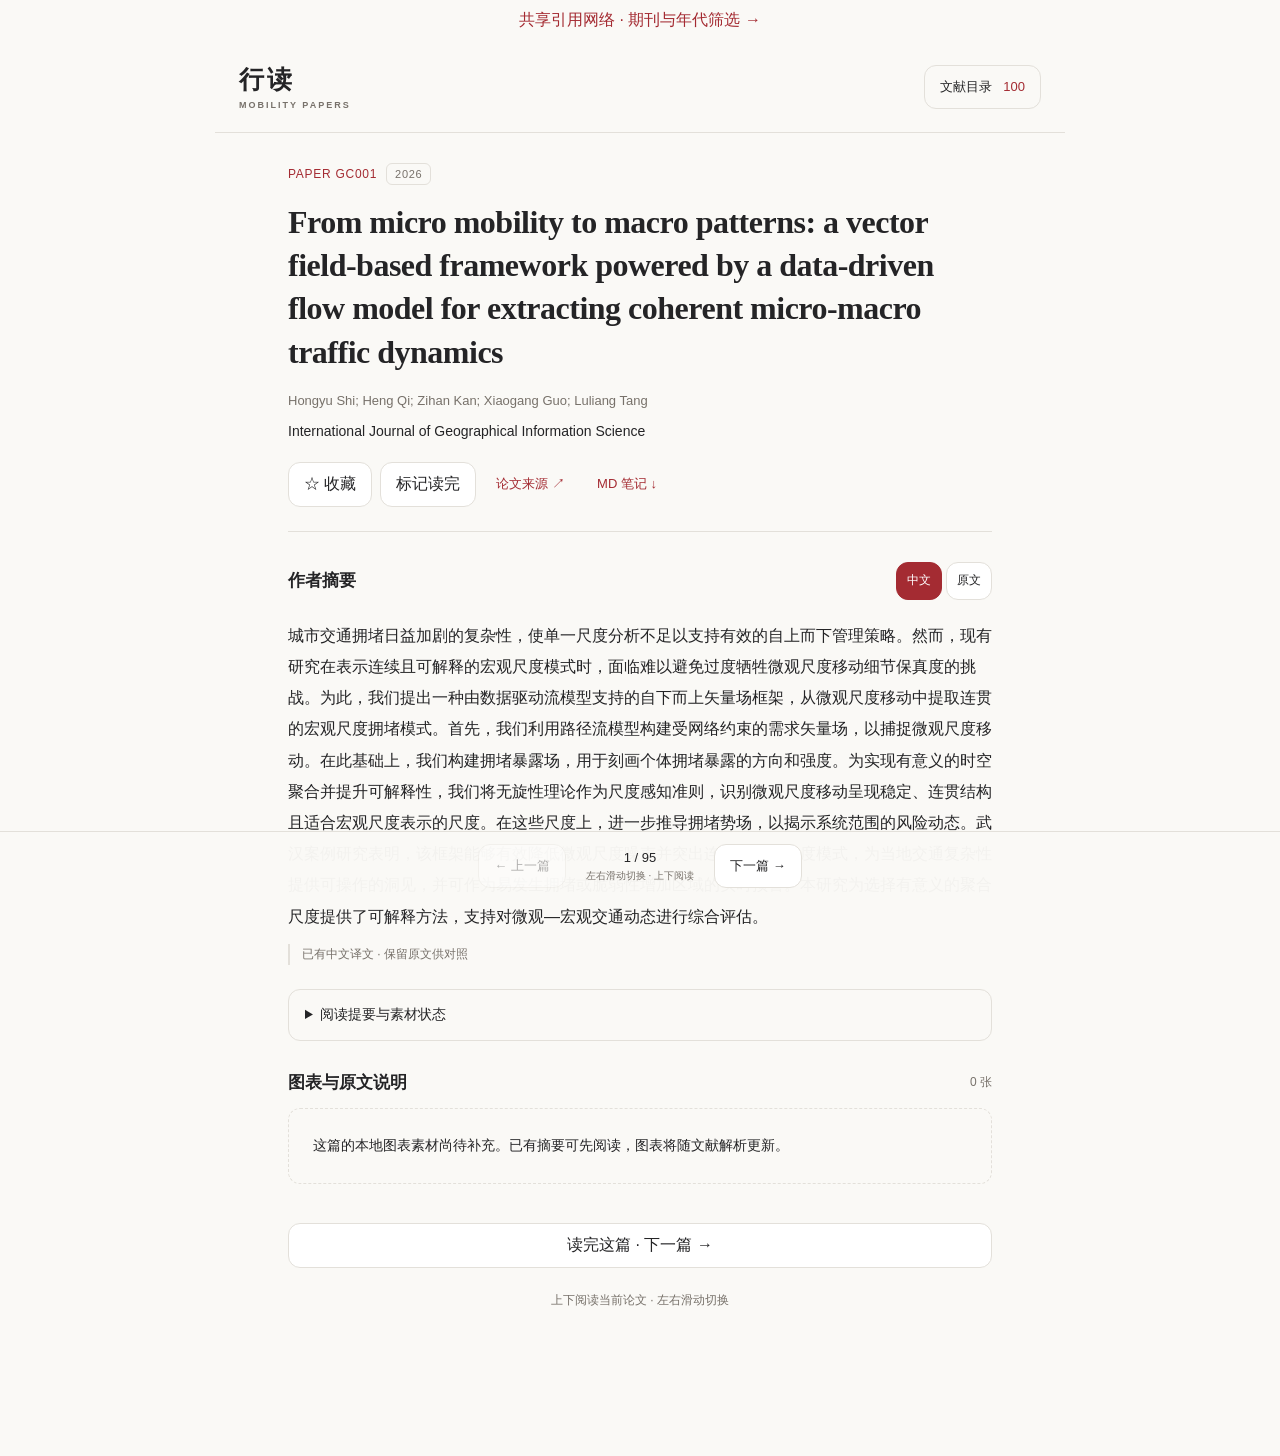
==== index.html @ 79bc70e3 "Publish mobile literature reader and source-traceable citation network" ====
<!doctype html>
<html lang="zh-CN"><head><meta charset="utf-8"><meta name="viewport" content="width=device-width,initial-scale=1,viewport-fit=cover"><meta name="theme-color" content="#a42b32"><meta name="robots" content="noindex,nofollow"><title>行读 · 人类移动文献</title><link rel="stylesheet" href="style.css"></head>
<body>
<p style="text-align:center;margin:10px"><a href="network.html">共享引用网络 · 期刊与年代筛选 →</a></p>
<header class="top"><a class="brand" href="#" aria-label="行读首页">行读<span>MOBILITY PAPERS</span></a><button id="libraryBtn" class="quiet" aria-expanded="false" aria-controls="library">文献目录 <span id="total">—</span></button></header>
<section id="library" hidden aria-label="文献目录"><div class="libhead"><h2>你的移动研究书架</h2><button id="closeLibrary" aria-label="关闭目录">关闭</button></div><input id="search" type="search" placeholder="搜索题名、作者、期刊或关键词" aria-label="搜索文献"><div class="filters"><select id="journal" aria-label="按期刊筛选"><option value="">全部期刊</option></select><select id="scope" aria-label="按阅读状态筛选"><option value="abstract">有作者摘要</option><option value="all">全部文献</option><option value="saved">我的收藏</option><option value="unread">尚未读完</option><option value="figures">附有图表</option></select></div><p id="coverage" class="muted"></p><div id="list"></div><button id="exportProgress" class="quiet">导出阅读进度</button><a class="quiet" href="obsidian-notes.zip" download>下载 Obsidian 笔记包</a></section>
<main id="reader" aria-live="polite"><p class="loading">正在打开书架…</p></main>
<footer class="nav"><button id="prev" aria-label="上一篇论文">← 上一篇</button><div><span id="position">—</span><small>左右滑动切换 · 上下阅读</small></div><button id="next" aria-label="下一篇论文">下一篇 →</button></footer>
<div id="toast" role="status"></div>
<dialog id="lightbox"><button id="closeImage" aria-label="关闭大图">关闭大图 ×</button><img id="largeImage" alt="论文图表放大查看"><p id="largeCaption"></p></dialog>
<script src="app.js" defer></script></body></html>
---- style.css ----
:root{--ink:#242426;--red:#a42b32;--paper:#faf9f6;--line:#e3e0da;--muted:#77716a}*{box-sizing:border-box}html{background:var(--paper);color:var(--ink);font-family:-apple-system,BlinkMacSystemFont,"Segoe UI","PingFang SC","Microsoft YaHei",sans-serif}body{margin:0}button,input,select{font:inherit}button,a,input,select{-webkit-tap-highlight-color:transparent}button{cursor:pointer;border:1px solid var(--line);background:white;border-radius:12px;padding:11px 15px;color:var(--ink);min-height:44px}button:hover{border-color:var(--red)}button:focus-visible,a:focus-visible,input:focus-visible,select:focus-visible{outline:3px solid #b66569;outline-offset:3px}button:disabled{opacity:.35;cursor:default}a{color:var(--red);text-decoration:none}a:hover{text-decoration:underline}.top{max-width:850px;margin:auto;padding:22px 24px;display:flex;align-items:center;justify-content:space-between;border-bottom:1px solid var(--line);gap:16px}.brand{font-size:25px;font-weight:800;letter-spacing:3px;color:var(--ink)}.brand span{display:block;font-size:9px;letter-spacing:2px;color:var(--muted);margin-top:4px}.quiet{font-size:13px;background:transparent}.quiet span{color:var(--red);margin-left:8px}main{max-width:760px;margin:auto;padding:30px 28px 135px;touch-action:pan-y}.eyebrow{display:flex;flex-wrap:wrap;gap:9px;align-items:center;font-size:12px;letter-spacing:.06em;color:var(--red);margin-bottom:16px}.tag{border:1px solid var(--line);padding:4px 8px;border-radius:6px;color:var(--muted);font-size:11px}h1{font-family:Georgia,"Noto Serif SC",serif;font-size:32px;line-height:1.35;letter-spacing:-.5px;margin:0 0 16px;overflow-wrap:anywhere}.authors{font-size:13px;color:var(--muted);line-height:1.7;margin:0 0 9px}.journal{font-size:14px;line-height:1.5;margin-bottom:20px}.actions{display:flex;gap:8px;flex-wrap:wrap;padding-bottom:24px;border-bottom:1px solid var(--line)}.actions a{padding:11px 12px;font-size:13px;display:inline-flex;align-items:center}.selected{background:var(--red);color:white;border-color:var(--red)}section.block{margin-top:30px}.sectiontop{display:flex;justify-content:space-between;align-items:center;gap:12px}.sectiontop h2{font-size:17px;margin:0}.lang{display:flex;gap:4px}.lang button{padding:6px 10px;font-size:12px;min-height:38px}.abstract{font-size:16px;line-height:1.95;white-space:pre-line;overflow-wrap:anywhere;margin:20px 0 12px}.source,.muted{font-size:12px;color:var(--muted);line-height:1.8;overflow-wrap:anywhere}.source{border-left:2px solid var(--line);padding-left:12px}details{border:1px solid var(--line);border-radius:12px;padding:16px;margin-top:24px}summary{cursor:pointer;font-size:14px}details p{font-size:14px;line-height:1.85}figure{margin:22px 0 30px;padding-bottom:22px;border-bottom:1px solid var(--line)}.figurebtn{padding:0;width:100%;border-radius:8px;overflow:hidden;display:block;background:white}.figurebtn img{display:block;width:100%;height:auto;object-fit:contain}figcaption{font-size:13px;line-height:1.85;margin-top:13px;overflow-wrap:anywhere}.figmeta{font-size:11px;color:var(--muted);display:block;margin-top:8px}.empty{padding:24px;border:1px dashed var(--line);font-size:14px;line-height:1.8;border-radius:12px}.nav{position:fixed;bottom:0;left:0;right:0;background:rgba(250,249,246,.97);border-top:1px solid var(--line);padding:12px max(14px,env(safe-area-inset-right)) calc(12px + env(safe-area-inset-bottom)) max(14px,env(safe-area-inset-left));display:flex;justify-content:center;align-items:center;gap:20px;z-index:5}.nav button{font-size:13px;white-space:nowrap}.nav div{text-align:center;min-width:90px;font-size:13px}.nav small{display:block;font-size:10px;color:var(--muted);margin-top:4px}#library{max-width:850px;margin:auto;padding:24px 24px 130px}#library[hidden]{display:none}.libhead{display:flex;justify-content:space-between;align-items:center}.libhead h2{font-size:20px}#search{width:100%;padding:14px;border:1px solid var(--line);border-radius:12px;background:white;margin:15px 0}.filters{display:flex;gap:8px}.filters select{min-width:0;width:50%;border:1px solid var(--line);padding:12px;border-radius:10px;background:white;font-size:13px}.item{display:block;width:100%;text-align:left;margin:10px 0;padding:18px}.item strong{font-size:15px;line-height:1.6;display:block}.item small{display:block;font-size:11px;line-height:1.7;margin-top:7px;color:var(--muted)}#toast{position:fixed;bottom:100px;left:50%;transform:translateX(-50%);background:var(--ink);color:white;padding:10px 18px;border-radius:30px;opacity:0;pointer-events:none;transition:opacity .2s;z-index:10;font-size:13px;white-space:nowrap}#toast.show{opacity:1}dialog{width:min(96vw,1300px);max-height:94vh;overflow:auto;border:0;border-radius:14px;padding:16px}dialog::backdrop{background:#000b}dialog img{width:100%;height:auto;margin-top:15px}dialog p{font-size:13px;line-height:1.7}.loading{text-align:center;padding:80px 0;color:var(--muted)}.bottomread{width:100%;margin-top:25px}.endnote{text-align:center;font-size:12px;color:var(--muted);margin-top:24px}@media(max-width:520px){.top{padding:17px 18px}.brand{font-size:23px}main{padding:25px 20px 130px}h1{font-size:27px}.abstract{font-size:16px;line-height:1.95}.nav{gap:9px}.nav button{padding:10px 12px}.nav small{font-size:9px}.nav div{min-width:80px}#library{padding:18px 18px 120px}}@media(prefers-reduced-motion:reduce){*{scroll-behavior:auto!important;transition:none!important}}
[hidden]{display:none!important}
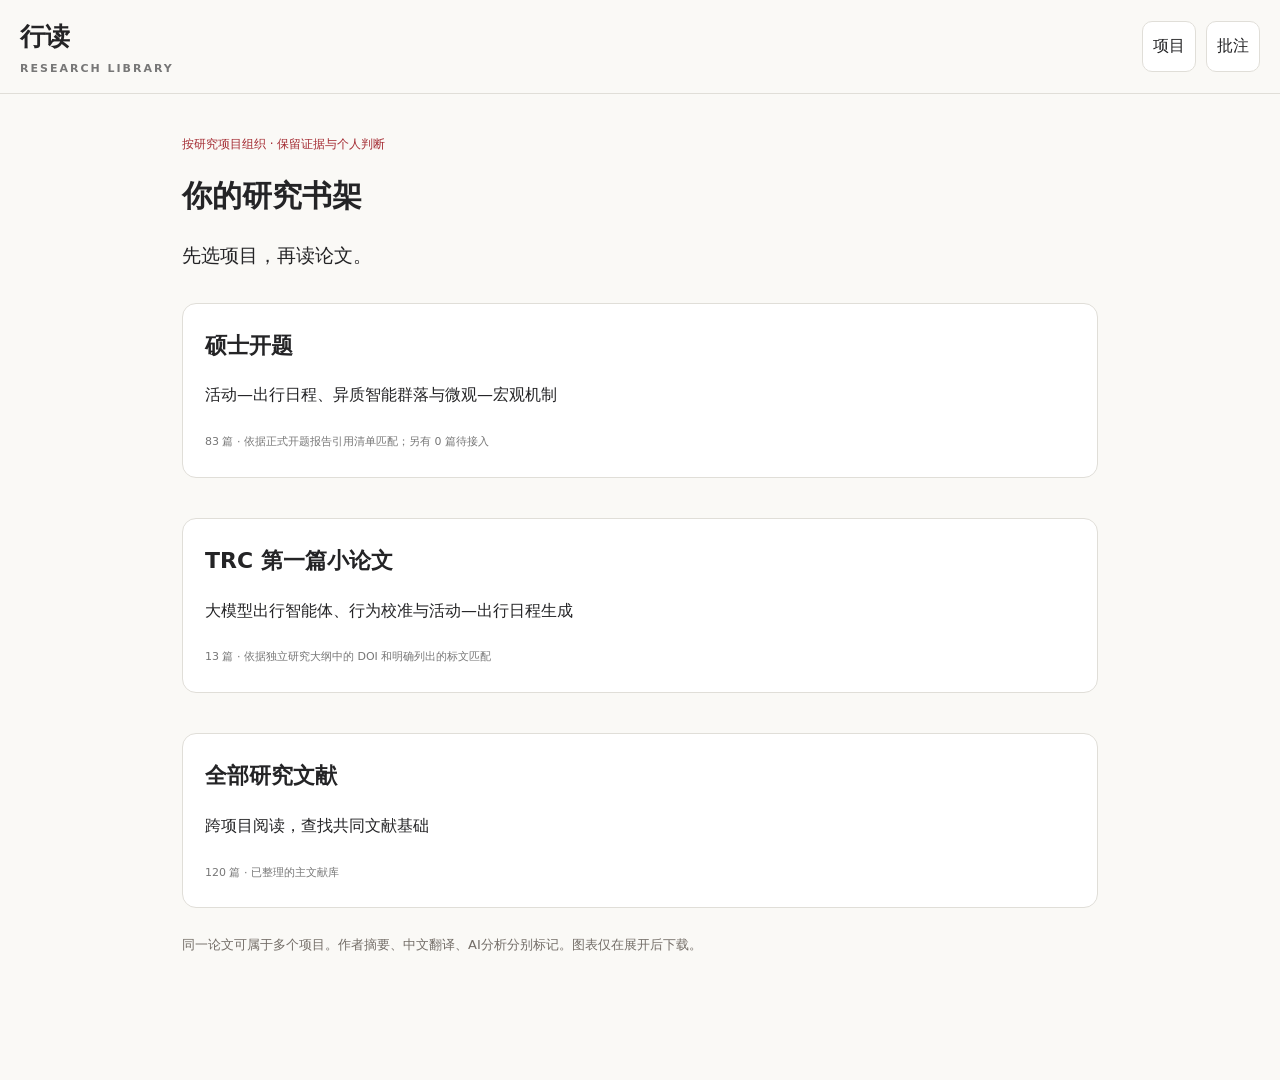
==== commit 859badae: "Add project workbench, bilingual abstracts, force graph and private annotations" ====
--- a/index.html
+++ b/index.html
@@ -1,11 +1,7 @@
-<!doctype html>
-<html lang="zh-CN"><head><meta charset="utf-8"><meta name="viewport" content="width=device-width,initial-scale=1,viewport-fit=cover"><meta name="theme-color" content="#a42b32"><meta name="robots" content="noindex,nofollow"><title>行读 · 人类移动文献</title><link rel="stylesheet" href="style.css"></head>
-<body>
-<p style="text-align:center;margin:10px"><a href="network.html">共享引用网络 · 期刊与年代筛选 →</a></p>
-<header class="top"><a class="brand" href="#" aria-label="行读首页">行读<span>MOBILITY PAPERS</span></a><button id="libraryBtn" class="quiet" aria-expanded="false" aria-controls="library">文献目录 <span id="total">—</span></button></header>
-<section id="library" hidden aria-label="文献目录"><div class="libhead"><h2>你的移动研究书架</h2><button id="closeLibrary" aria-label="关闭目录">关闭</button></div><input id="search" type="search" placeholder="搜索题名、作者、期刊或关键词" aria-label="搜索文献"><div class="filters"><select id="journal" aria-label="按期刊筛选"><option value="">全部期刊</option></select><select id="scope" aria-label="按阅读状态筛选"><option value="abstract">有作者摘要</option><option value="all">全部文献</option><option value="saved">我的收藏</option><option value="unread">尚未读完</option><option value="figures">附有图表</option></select></div><p id="coverage" class="muted"></p><div id="list"></div><button id="exportProgress" class="quiet">导出阅读进度</button><a class="quiet" href="obsidian-notes.zip" download>下载 Obsidian 笔记包</a></section>
-<main id="reader" aria-live="polite"><p class="loading">正在打开书架…</p></main>
-<footer class="nav"><button id="prev" aria-label="上一篇论文">← 上一篇</button><div><span id="position">—</span><small>左右滑动切换 · 上下阅读</small></div><button id="next" aria-label="下一篇论文">下一篇 →</button></footer>
-<div id="toast" role="status"></div>
-<dialog id="lightbox"><button id="closeImage" aria-label="关闭大图">关闭大图 ×</button><img id="largeImage" alt="论文图表放大查看"><p id="largeCaption"></p></dialog>
-<script src="app.js" defer></script></body></html>
+<!doctype html><html lang="zh-CN"><head><meta charset="utf-8"><meta name="viewport" content="width=device-width,initial-scale=1,viewport-fit=cover"><meta name="theme-color" content="#a42b32"><title>行读 · 研究文献工作台</title><link rel="stylesheet" href="workbench.css"></head><body>
+<header><a href="index.html" class="brand">行读 <small>RESEARCH LIBRARY</small></a><button id="home">项目</button><button id="notes">批注</button></header>
+<main id="app"><p>正在载入项目书架…</p></main><nav id="pager" hidden><button id="prev">← 上一篇</button><span id="position"></span><button id="next">下一篇 →</button></nav>
+<dialog id="annotate"><form method="dialog"><h2>阅读批注</h2><p id="anchor"></p><label>你的判断与补充<textarea id="comment" required rows="5" maxlength="10000"></textarea></label><p class="muted">仅保存在此浏览器；可导出备份，不会上传到公开网站。</p><button value="cancel" formnovalidate>取消</button><button id="saveNote" value="save">保存批注</button></form></dialog>
+<dialog id="image"><button id="closeImage">关闭大图</button><img id="large" alt="论文图表"><p id="caption"></p></dialog>
+<button id="quote" hidden>批注所选文字</button><div id="status" role="status"></div><input id="import" type="file" accept="application/json" hidden>
+<script src="workbench.js" defer></script><script src="sync-client.js" defer></script></body></html>
--- a/workbench.css
+++ b/workbench.css
@@ -0,0 +1 @@
+:root{--red:#a42b32;--ink:#242426;--paper:#faf9f6;--line:#e0ded8}*{box-sizing:border-box}body{margin:0;background:var(--paper);color:var(--ink);font:16px/1.8 system-ui,'Microsoft YaHei',sans-serif}header{position:sticky;top:0;background:#faf9f6f5;border-bottom:1px solid var(--line);display:flex;align-items:center;gap:10px;padding:14px 20px;z-index:5}.brand{font-size:25px;font-weight:800;margin-right:auto;color:var(--ink)}small{font-size:11px;color:#777}.brand small{display:block;letter-spacing:2px}a{color:var(--red);text-decoration:none}button,select,input,textarea{font:inherit;max-width:100%;border:1px solid var(--line);border-radius:10px;padding:10px;background:white;color:var(--ink)}button{cursor:pointer;min-height:44px}button:disabled{opacity:.4}button:hover,a:hover{color:var(--red)}button:focus-visible,input:focus-visible{outline:2px solid var(--red)}main{max-width:960px;margin:auto;padding:28px 22px 110px}h1{font:700 30px/1.4 Georgia,serif;overflow-wrap:anywhere}h2{font-size:21px}h3{font-size:17px}.muted{color:#746e68;font-size:13px}.lead{font-size:19px}.projects{display:grid;gap:16px}.project,.paper,.note{padding:22px;border:1px solid var(--line);border-radius:14px;background:white;margin:12px 0}.project{width:100%;text-align:left}.project strong{display:block;font-size:22px}.toolbar{display:flex;gap:8px;flex-wrap:wrap;margin:18px 0}.toolbar input{flex:1;min-width:170px}.toolbar select{min-width:0;max-width:100%}.paper button{border:0;text-align:left;padding:0;font-weight:650}.meta{font-size:13px;color:#746e68;overflow-wrap:anywhere}.block{margin:28px 0;border-top:1px solid var(--line);padding-top:20px}.text{white-space:pre-line;font-size:17px;line-height:1.95;overflow-wrap:anywhere}.tag{font-size:12px;color:var(--red)}.field{margin:16px 0}.field strong{display:block}.field p{margin:4px 0}.highlight{background:#ffefb2}figure{margin:24px 0}figure img{width:100%;height:auto;object-fit:contain}figcaption{font-size:14px;overflow-wrap:anywhere}details{border:1px solid var(--line);border-radius:12px;padding:16px;margin-top:20px}summary{cursor:pointer}nav{position:fixed;bottom:0;background:#faf9f6f5;display:flex;gap:14px;align-items:center;justify-content:center;width:100%;padding:12px 10px calc(12px + env(safe-area-inset-bottom));border-top:1px solid var(--line);z-index:5}dialog{width:min(94vw,800px);max-height:90vh;overflow:auto;border:1px solid var(--line);border-radius:14px;padding:24px}dialog::backdrop{background:#0007}dialog textarea{width:100%;display:block}dialog img{width:100%;height:auto}#quote{position:fixed;bottom:90px;right:20px;background:var(--red);color:white;z-index:10}#status{position:fixed;bottom:80px;background:#242426;color:white;left:20px;right:20px;text-align:center;z-index:15;border-radius:10px}#status:empty{display:none}#graph{height:58vh;min-height:380px;background:white;border:1px solid var(--line);border-radius:14px;touch-action:none}#graphDetail{overflow-wrap:anywhere}.graph-list{max-height:280px;overflow:auto}.graph-list button{display:block;width:100%;text-align:left;margin:6px 0;font-size:13px}[hidden]{display:none!important}.warning{border-left:3px solid var(--red);padding-left:14px}.active{color:var(--red);border-color:var(--red)}@media(max-width:520px){main{padding:18px 17px 110px}h1{font-size:25px}header{padding:10px 14px}.brand small{font-size:8px}header button{font-size:13px}.project{padding:18px}.text{font-size:16px}nav{font-size:13px}.toolbar select{width:100%}}@media(prefers-reduced-motion:reduce){*{scroll-behavior:auto!important}}
